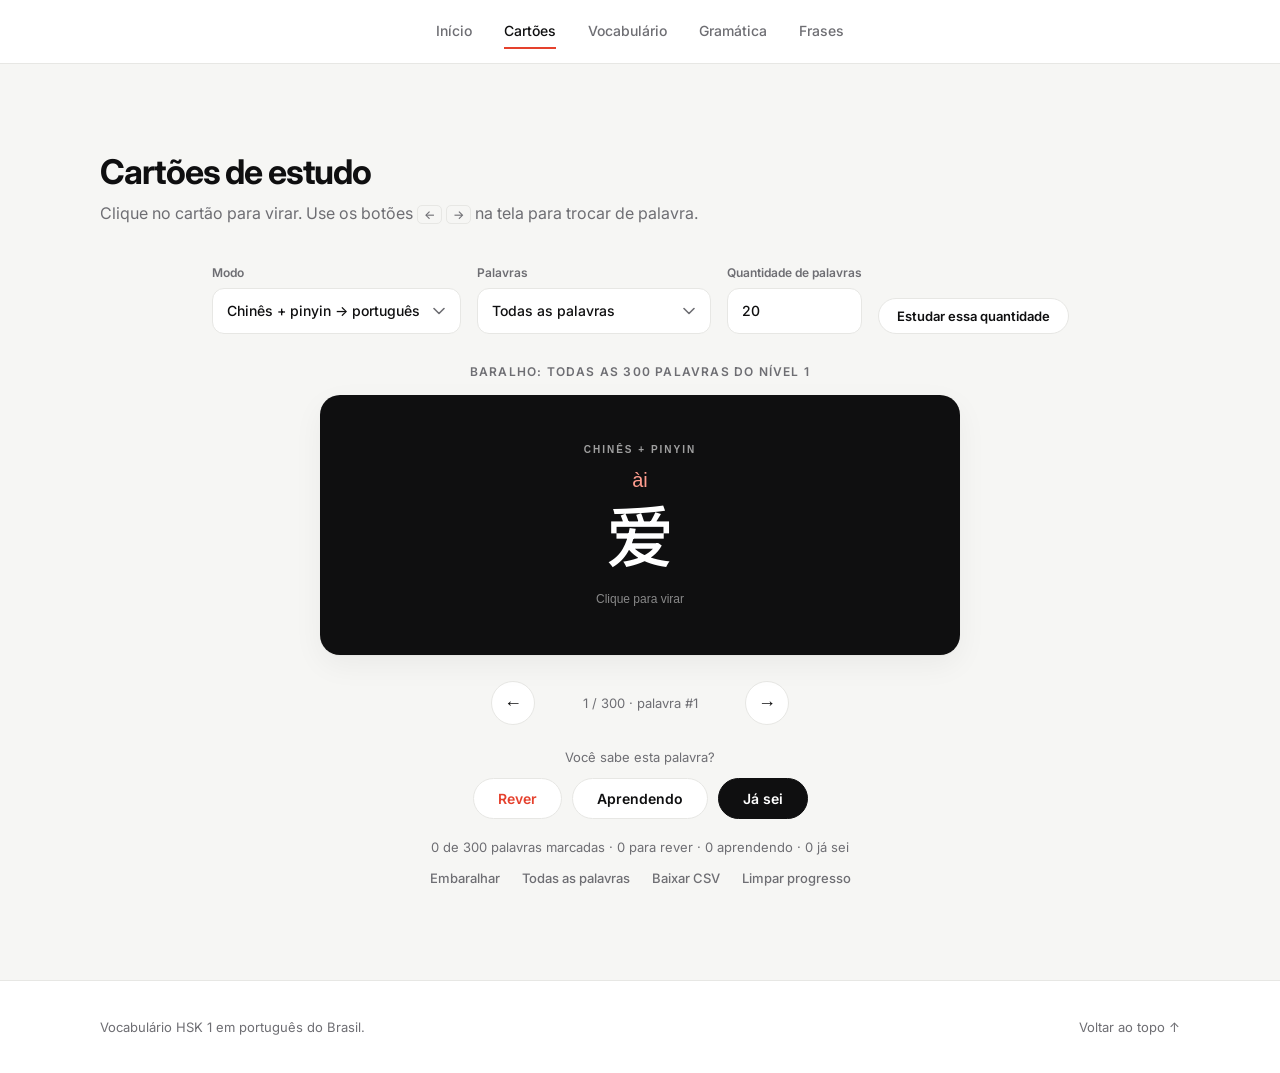
==== cartoes.html @ 193a4836 "Add files via upload" ====
<!doctype html>
<html lang="pt-BR">
  <head>
    <meta charset="UTF-8" />
    <meta name="viewport" content="width=device-width, initial-scale=1.0" />
    <meta name="description" content="Revise as 300 palavras com cartões que viram e três modos de estudo." />
    <title>Cartões de estudo | HSK 1</title>
    <link rel="preconnect" href="https://fonts.googleapis.com" />
    <link rel="preconnect" href="https://fonts.gstatic.com" crossorigin />
    <link href="https://fonts.googleapis.com/css2?family=Inter:wght@400;500;600;700&family=Noto+Sans+SC:wght@400;500;600&display=swap" rel="stylesheet" />
    <link rel="icon" href="favicon.svg" type="image/svg+xml" />
    <link rel="alternate icon" href="favicon.ico" sizes="any" />
    <link rel="apple-touch-icon" href="apple-touch-icon.png" />
    <link rel="stylesheet" href="styles.css" />
  </head>
  <body>
    <a class="skip-link" href="#conteudo">Pular para o conteúdo</a>
    <header class="topbar">
      <div class="topbar__inside shell">
        <nav class="nav" id="primary-nav" aria-label="Navegação principal">
          <a href="index.html">Início</a>
          <a href="cartoes.html" aria-current="page">Cartões</a>
          <a href="vocabulario.html">Vocabulário</a>
          <a href="gramatica.html">Gramática</a>
          <a href="frases.html">Frases</a>
        </nav>
      </div>
    </header>

    <main id="conteudo">
<section class="study-section" id="cartoes">
        <div class="shell">
          <div class="section-heading">
            <h1>Cartões de estudo</h1>
            <p>Clique no cartão para virar. Use os botões <kbd>←</kbd> <kbd>→</kbd> na tela para trocar de palavra.</p>
          </div>
          <div class="flash-settings" aria-label="Configurações dos cartões">
            <label>Modo
              <select id="card-mode"><option value="hanzi">Chinês → português</option><option value="hanzi-pinyin" selected>Chinês + pinyin → português</option><option value="meaning">Português → chinês</option></select>
            </label>
            <label>Palavras
              <select id="deck-filter"><option value="all">Todas as palavras</option><option value="again">Rever</option><option value="learning">Aprendendo</option><option value="review">Rever + Aprendendo</option><option value="unmarked">Ainda não marcadas</option><option value="know">Já sei</option></select>
            </label>
            <label>Quantidade de palavras<input id="study-count" type="number" min="1" max="300" step="1" value="20" inputmode="numeric" /></label>
            <button class="outline-button" id="study-words" type="button">Estudar essa quantidade</button>
          </div>
          <div class="deck-label" id="deck-label">Todas as 300 palavras</div>
          <p class="deck-note" id="deck-note" aria-live="polite"></p>
          <button class="flashcard" id="flashcard" type="button" aria-label="Virar cartão">
            <span class="card-side card-front"><small id="card-front-label">Chinês</small><span id="card-front-pinyin"></span><strong id="card-hanzi" lang="zh-Hans"></strong><i>Clique para virar</i></span>
            <span class="card-side card-back"><small id="card-back-label">Português</small><strong id="card-meaning"></strong><span id="card-pinyin"></span><i>Clique para voltar</i></span>
          </button>
          <div class="card-context" id="card-context"></div>
          <div class="card-controls">
            <button class="icon-button" id="prev-card" type="button" aria-label="Palavra anterior">←</button>
            <span id="card-count" aria-live="polite">1 / 300</span>
            <button class="icon-button" id="next-card" type="button" aria-label="Próxima palavra">→</button>
          </div>
          <div class="rating-area">
            <span>Você sabe esta palavra?</span>
            <div><button type="button" class="rate-again" data-rating="again">Rever</button><button type="button" class="rate-learning" data-rating="learning">Aprendendo</button><button type="button" class="rate-know" data-rating="know">Já sei</button></div>
          </div>
          <p class="progress-copy" id="progress-copy" aria-live="polite"></p>
          <div class="deck-actions">
            <button class="text-button" id="shuffle-deck" type="button">Embaralhar</button><button class="text-button" id="all-deck" type="button">Todas as palavras</button><button class="text-button" id="download-csv" type="button">Baixar CSV</button><button class="text-button danger" id="clear-progress" type="button">Limpar progresso</button>
          </div>
        </div>
      </section>
    </main>
    <footer><div class="shell footer-inner"><p>Vocabulário HSK 1 em português do Brasil.</p><a href="#conteudo">Voltar ao topo ↑</a></div></footer>
    <script src="data.js"></script>
    <script src="cartoes.js"></script>
  </body>
</html>
---- styles.css ----
/* Visual minimalista */
:root{--ink:#0f0f10;--muted:#6e6e73;--paper:#fff;--paper-deep:#f6f6f4;--white:#fff;--line:#e7e7e4;--red:#e5412d;--red-dark:#c8321f;--rose:#fdecea;--shadow:0 1px 2px rgba(0,0,0,.04),0 10px 30px rgba(0,0,0,.05);--serif:"Inter",system-ui,sans-serif;--sans:"Inter",system-ui,sans-serif;--chinese:"Noto Sans SC","PingFang SC",sans-serif}
*{box-sizing:border-box}html{scroll-behavior:smooth;scroll-padding-top:80px}
body{margin:0;background:var(--paper);color:var(--ink);font-family:var(--sans);line-height:1.6;-webkit-font-smoothing:antialiased}
h1,h2,h3,h4{font-family:var(--sans);line-height:1.15;letter-spacing:-.03em;font-weight:650}
.shell{width:min(1080px,calc(100% - 48px));margin:0 auto}
.sr-only{position:absolute;width:1px;height:1px;overflow:hidden;clip:rect(0 0 0 0);white-space:nowrap}
.skip-link{position:fixed;z-index:30;left:16px;top:-60px;background:var(--ink);color:#fff;padding:10px 16px;border-radius:8px}.skip-link:focus{top:16px}
:focus-visible{outline:2px solid var(--red);outline-offset:2px}
kbd{font:500 12px var(--sans);border:1px solid var(--line);border-radius:5px;padding:1px 6px;background:var(--paper-deep)}

/* Topo */
.topbar{height:64px;background:rgba(255,255,255,.86);backdrop-filter:saturate(180%) blur(14px);border-bottom:1px solid var(--line);position:sticky;top:0;z-index:20}
.topbar__inside{height:100%;display:flex;align-items:center;justify-content:center}
.nav{display:flex;justify-content:center;gap:32px}
.nav a{color:var(--muted);text-decoration:none;font-size:14px;font-weight:500;position:relative;transition:color .15s}
.nav a:hover,.nav a[aria-current="page"]{color:var(--ink)}
.nav a[aria-current="page"]:after{transform:scaleX(1)}
.nav a:after{content:"";position:absolute;height:2px;background:var(--red);left:0;right:0;bottom:-6px;transform:scaleX(0);transition:transform .2s}
.nav a:hover:after,.nav a:focus-visible:after{transform:scaleX(1)}

/* Início */
.eyebrow{margin:0 0 14px;letter-spacing:.18em;font-size:11px;font-weight:600;color:var(--red);text-transform:uppercase}
.hero{text-align:center;padding:104px 0 72px}
.hero__inner{max-width:760px}
h1{font-size:clamp(40px,7vw,68px);margin:0 0 18px;letter-spacing:-.045em;font-weight:700}
h1 em{font-style:normal;color:var(--red)}
.hero__intro{color:var(--muted);font-size:18px;max-width:560px;margin:0 auto}
.stats{margin:44px auto 0;display:flex;justify-content:center;gap:56px}
.stats div{display:flex;flex-direction:column;align-items:center}
.stats strong{font-size:34px;font-weight:650;letter-spacing:-.03em;line-height:1.1}
.stats span{font-size:13px;color:var(--muted)}


.home-menu{display:grid;grid-template-columns:repeat(2,1fr);gap:16px;padding-bottom:104px}
.home-card{position:relative;display:flex;flex-direction:column;min-height:190px;padding:28px;border:1px solid var(--line);border-radius:20px;background:#fff;color:var(--ink);text-decoration:none;overflow:hidden;transition:border-color .15s,transform .15s}
.home-card:hover{border-color:var(--ink);transform:translateY(-2px)}
.home-card__mark{position:absolute;right:20px;top:4px;font:500 92px/1 var(--chinese);color:var(--paper-deep);user-select:none;transition:color .2s}
.home-card:hover .home-card__mark,.home-card:focus-visible .home-card__mark{color:var(--red)}
.home-card h2{position:relative;font-size:24px;margin:auto 0 6px;padding-right:96px}
.home-card p{position:relative;margin:0 0 16px;padding-right:96px;color:var(--muted);font-size:15px}
.home-card__go{position:relative;font-size:13px;font-weight:600;color:var(--red)}

/* Seções */
.study-section,.grammar-section{padding:88px 0}
.study-section{background:var(--paper-deep)}
.vocab-section,.sentence-section{padding-top:88px;padding-bottom:88px}
.section-heading{margin-bottom:36px;max-width:640px}
.section-heading h1,.section-heading h2{font-size:34px;margin:0 0 10px;letter-spacing:-.035em}
.section-heading p{margin:0;color:var(--muted)}
.section-heading p.eyebrow{color:var(--red);margin-bottom:12px}

/* Botões e campos */
.outline-button,.show-more,.examples-button{font:600 13px var(--sans);color:var(--ink);background:#fff;border:1px solid var(--line);border-radius:100px;padding:9px 18px;cursor:pointer;transition:.15s}
.outline-button:hover,.show-more:hover,.examples-button:hover{border-color:var(--ink)}
.examples-button{padding:7px 14px;font-size:12px}
.examples-button[aria-expanded="true"]{background:var(--ink);color:#fff;border-color:var(--ink)}
.text-button{background:none;border:0;font:500 13px var(--sans);color:var(--muted);cursor:pointer;padding:6px 10px}.text-button:hover{color:var(--ink)}.text-button.danger:hover{color:var(--red)}
.icon-button{width:44px;height:44px;border-radius:50%;border:1px solid var(--line);background:#fff;font-size:18px;color:var(--ink);cursor:pointer;transition:.15s}.icon-button:hover{border-color:var(--ink)}
select,input[type="search"],input[type="number"],input[type="text"]{font:500 14px var(--sans);color:var(--ink);background-color:#fff;border:1px solid var(--line);border-radius:12px;padding:0 14px;height:46px;transition:border-color .15s,box-shadow .15s}
select{-webkit-appearance:none;appearance:none;padding-right:40px;cursor:pointer;background-image:url("data:image/svg+xml,%3Csvg xmlns='http://www.w3.org/2000/svg' viewBox='0 0 12 8'%3E%3Cpath d='M1 1.5l5 5 5-5' fill='none' stroke='%236e6e73' stroke-width='1.6' stroke-linecap='round' stroke-linejoin='round'/%3E%3C/svg%3E");background-repeat:no-repeat;background-position:right 15px center;background-size:12px}
select:hover,input[type="search"]:hover,input[type="number"]:hover,input[type="text"]:hover{border-color:#cfcfcb}
select:focus,input[type="search"]:focus,input[type="number"]:focus,input[type="text"]:focus{outline:none;border-color:var(--ink);box-shadow:0 0 0 3px rgba(15,15,16,.08)}

/* Cartões de estudo */
.flash-settings{display:flex;flex-wrap:wrap;align-items:flex-end;justify-content:center;gap:16px;margin-bottom:28px}
.flash-settings label{display:flex;flex-direction:column;gap:6px;font-size:12px;font-weight:600;color:var(--muted)}
.deck-label{text-align:center;font-size:12px;font-weight:600;letter-spacing:.1em;text-transform:uppercase;color:var(--muted);margin-bottom:14px}
.flashcard{position:relative;width:min(640px,100%);height:260px;margin:0 auto;border:0;background:transparent;display:block;perspective:1200px;cursor:pointer;padding:0}
.card-side{position:absolute;inset:0;border-radius:20px;padding:28px;backface-visibility:hidden;transition:transform .45s;display:flex;flex-direction:column;align-items:center;justify-content:center;box-shadow:var(--shadow)}
.card-front{background:var(--ink);color:#fff}
.card-back{background:#fff;color:var(--ink);transform:rotateY(180deg);border:1px solid var(--line)}
.flashcard.is-flipped .card-front{transform:rotateY(180deg)}
.flashcard.is-flipped .card-back{transform:rotateY(360deg)}
.card-side small{font-size:10px;letter-spacing:.2em;font-weight:600;text-transform:uppercase;opacity:.6;margin-bottom:14px}
.card-side strong{font-family:var(--chinese);font-size:68px;font-weight:500;line-height:1.1}
.card-back strong{font-family:var(--sans);font-size:30px;font-weight:650;letter-spacing:-.02em;text-align:center}
.card-side span{font-size:20px;color:var(--red);margin-top:8px;font-weight:500}
.card-side i{font-style:normal;font-size:12px;opacity:.5;margin-top:22px}
.card-front span{color:#ff9d8f;margin:0 0 4px}.card-side span:empty{display:none}
.card-context{max-width:640px;margin:16px auto 0;text-align:left}
.card-context .outline-button{display:block;margin:0 auto}
.card-example-title{color:var(--muted);font-size:11px;font-weight:600;letter-spacing:.14em;text-transform:uppercase;margin:18px 0 4px}
.card-example{border-top:1px solid var(--line);padding:12px 0}
.card-example strong{font:500 18px var(--chinese);display:block}
.card-example span{color:var(--ink);font-size:14px;font-weight:500;display:block}
.card-example small{color:var(--muted);font-size:14px;display:block}
.deck-note{text-align:center;font-size:13px;font-weight:500;color:var(--red);margin:-6px 0 14px}.deck-note:empty{display:none}
.card-controls{display:flex;align-items:center;justify-content:center;gap:20px;margin:26px 0 22px}
.card-controls span{font-size:13px;color:var(--muted);min-width:170px;text-align:center}
.rating-area{text-align:center}
.rating-area>span{display:block;font-size:13px;color:var(--muted);margin-bottom:10px}
.rating-area div{display:flex;justify-content:center;gap:10px;flex-wrap:wrap}
.rating-area button{font:600 14px var(--sans);padding:11px 24px;border-radius:100px;border:1px solid var(--line);background:#fff;color:var(--ink);cursor:pointer;transition:.15s}
.rating-area button:hover{border-color:var(--ink)}
.rate-again{color:var(--red)!important}.rate-know{background:var(--ink)!important;color:#fff!important;border-color:var(--ink)!important}
.progress-copy{text-align:center;font-size:13px;color:var(--muted);margin:18px 0 6px}
.deck-actions{display:flex;flex-wrap:wrap;justify-content:center;gap:2px}

/* Lista de palavras */
.filters{display:grid;grid-template-columns:minmax(0,2fr) minmax(0,1fr) minmax(0,1fr) auto;gap:16px;align-items:end;margin-bottom:22px;padding:18px;background:var(--paper-deep);border-radius:18px}
.filters label{display:flex;flex-direction:column;gap:8px}
.filters label:not(.tone-toggle)>span{font-size:11px;font-weight:600;letter-spacing:.12em;text-transform:uppercase;color:var(--muted)}
.filters input[type="search"],.filters select{width:100%}
.search-label input{padding-left:44px;background-image:url("data:image/svg+xml,%3Csvg xmlns='http://www.w3.org/2000/svg' viewBox='0 0 24 24' fill='none' stroke='%236e6e73' stroke-width='2' stroke-linecap='round'%3E%3Ccircle cx='11' cy='11' r='7'/%3E%3Cpath d='M20 20l-3.5-3.5'/%3E%3C/svg%3E");background-repeat:no-repeat;background-position:15px center;background-size:18px}
.filters .tone-toggle{flex-direction:row;align-items:center;gap:12px;height:46px;padding:0 16px;background:#fff;border:1px solid var(--line);border-radius:12px;cursor:pointer;white-space:nowrap;font-size:14px;font-weight:500;color:var(--ink);user-select:none;transition:border-color .15s}
.filters .tone-toggle:hover{border-color:#cfcfcb}
.tone-toggle input{-webkit-appearance:none;appearance:none;margin:0;flex:none;width:38px;height:22px;border-radius:100px;background:#d4d4d1;position:relative;cursor:pointer;transition:background .2s}
.tone-toggle input:before{content:"";position:absolute;top:3px;left:3px;width:16px;height:16px;border-radius:50%;background:#fff;box-shadow:0 1px 2px rgba(0,0,0,.25);transition:transform .2s}
.tone-toggle input:checked{background:var(--ink)}
.tone-toggle input:checked:before{transform:translateX(16px)}
.tone-toggle input:focus-visible{outline:2px solid var(--red);outline-offset:2px}
.tone-dots{display:flex;gap:4px;margin-left:2px}
.tone-dots i{display:block;width:8px;height:8px;border-radius:50%;transition:background .2s}
.tone-dots i:nth-child(1){background:#e03131}.tone-dots i:nth-child(2){background:#f08c00}.tone-dots i:nth-child(3){background:#2f9e44}.tone-dots i:nth-child(4){background:#1c7ed6}
.tone-toggle input:not(:checked)~.tone-dots i{background:#c9c9c6}
.table-wrap{border:1px solid var(--line);border-radius:16px;overflow:auto;max-height:720px;background:#fff}
table{width:100%;border-collapse:collapse;min-width:760px}
th{position:sticky;top:0;z-index:2;background:#fff;text-align:left;font-size:11px;font-weight:600;letter-spacing:.12em;text-transform:uppercase;color:var(--muted);padding:14px 16px;border-bottom:1px solid var(--line)}
td{padding:12px 16px;border-bottom:1px solid var(--line);font-size:15px;vertical-align:middle}
tbody tr:hover td{background:#fafaf9}
.hanzi-cell{font:500 24px var(--chinese)}
.pinyin{font-size:17px;font-weight:500}
.example-row[hidden]{display:none}
.example-row td,.example-row:hover td{background:var(--paper-deep)}
.example-box{padding:6px 12px 8px}
.example-item{padding:14px 0;border-top:1px solid var(--line)}.example-item:first-child{border-top:0}
.example-item p{margin:3px 0}
.hanzi-example{font:500 21px var(--chinese)}.pinyin-example{font-size:15px;font-weight:500}.pt-example{font-size:14px;color:var(--muted)}
.table-count{font-size:13px;color:var(--muted);margin:12px 2px 0}
.py-t0{color:#48484d}.py-t1{color:#e03131}.py-t2{color:#f08c00}.py-t3{color:#2f9e44}.py-t4{color:#1c7ed6}
.no-tone-colors .py-t0,.no-tone-colors .py-t1,.no-tone-colors .py-t2,.no-tone-colors .py-t3,.no-tone-colors .py-t4{color:inherit}
.example-item p,.card-example strong,.card-example span,.card-example small,.sentence-card b,.sentence-card span,.sentence-card small,.gv-example p{white-space:pre-line}

.tone-1{color:#e03131}.tone-2{color:#f08c00}.tone-3{color:#2f9e44}.tone-4{color:#1c7ed6}.tone-neutral{color:#8a8a8f}

/* Gramática */
.gv-category{margin:0 0 4px;color:var(--red);font-size:11px;font-weight:600;letter-spacing:.18em;text-transform:uppercase}
.gv-tools{display:flex;justify-content:flex-end;gap:4px;margin-bottom:6px}
.gv-list{border-top:1px solid var(--line)}
.gv-item{border-bottom:1px solid var(--line)}
.gv-item summary{list-style:none;cursor:pointer;display:flex;flex-direction:column;gap:2px;position:relative;padding:22px 56px 22px 4px;transition:background .15s}
.gv-item summary::-webkit-details-marker{display:none}
.gv-item summary:hover .gv-item-title{color:var(--red)}
.gv-item summary:after{content:"+";position:absolute;right:10px;top:50%;transform:translateY(-50%);font:300 28px/1 var(--sans);color:var(--muted)}
.gv-item[open] summary:after{content:"\2212"}
.gv-item-title{font-size:19px;font-weight:600;letter-spacing:-.02em;line-height:1.35}
.gv-body{padding:8px 4px 36px}
.gv-pattern{display:flex;flex-direction:column;gap:6px;padding:18px 22px;background:var(--paper-deep);border-radius:12px;margin-bottom:24px}
.gv-pattern span{font-size:11px;font-weight:600;letter-spacing:.16em;text-transform:uppercase;color:var(--muted)}
.gv-pattern strong{font-size:22px;font-weight:600;line-height:1.4}
.gv-pattern.is-multi{gap:0}
.gv-pattern.is-multi span{margin-bottom:6px}
.gv-pattern.is-multi strong{position:relative;padding:14px 0 14px 22px}
.gv-pattern.is-multi strong:before{content:"";position:absolute;left:2px;top:50%;width:7px;height:7px;margin-top:-3px;border-radius:50%;background:var(--red)}
.gv-pattern.is-multi strong+strong{border-top:1px solid var(--line)}
.gv-pattern.is-multi strong.has-label{display:flex;align-items:baseline;gap:18px;padding-left:2px}
.gv-pattern.is-multi strong.has-label:before{display:none}
.gv-pattern strong small{flex:0 0 128px;font-size:11px;font-weight:600;letter-spacing:.14em;text-transform:uppercase;color:var(--red)}
.gv-explanation{margin:0 0 18px;font-size:17px;line-height:1.7;color:#3c3c40}
.gv-tip{margin:0 0 32px;padding:0 0 0 16px;border-left:2px solid var(--red);font-size:15px;color:#3c3c40}
.gv-tip b{display:block;font-size:11px;letter-spacing:.16em;text-transform:uppercase;color:var(--red);margin-bottom:2px}
.gv-examples-title{margin:0 0 4px;padding-top:24px;border-top:1px solid var(--line);font-size:11px;letter-spacing:.18em;text-transform:uppercase;color:var(--muted);font-weight:600}
.gv-examples{display:grid;grid-template-columns:repeat(2,1fr);column-gap:48px}
.gv-example{padding:16px 0;border-bottom:1px solid var(--line)}.gv-example p{margin:0}
.gv-hanzi{font:500 24px/1.4 var(--chinese)}.gv-pinyin{margin-top:4px;font-size:16px;font-weight:500}.gv-translation{margin-top:2px;font-size:15px;color:var(--muted)}.gv-note{margin-top:6px;font-size:13px;font-style:italic;color:var(--muted)}

/* Frases */
.topic-tabs{display:flex;flex-wrap:wrap;gap:8px;margin-bottom:28px}
.topic-tabs button{font:500 13px var(--sans);padding:8px 16px;border:1px solid var(--line);border-radius:100px;background:#fff;color:var(--ink);cursor:pointer;transition:.15s}
.topic-tabs button:hover{border-color:var(--ink)}.topic-tabs button.is-active{background:var(--ink);color:#fff;border-color:var(--ink)}
.sentences-grid{display:grid;grid-template-columns:repeat(auto-fill,minmax(300px,1fr));gap:14px}
.sentence-card{border:1px solid var(--line);border-radius:14px;padding:20px 22px;background:#fff}
.sentence-word{display:inline-block;margin:0 0 10px;font:600 11px var(--chinese);letter-spacing:.06em;color:var(--red);background:var(--rose);padding:3px 9px;border-radius:100px}
.sentence-card>b{display:block;font:500 20px/1.45 var(--chinese)}
.sentence-card span{display:block;font-size:14px;font-weight:500;margin-top:4px}
.sentence-card small{display:block;font-size:14px;color:var(--muted);margin-top:2px}
.show-more{grid-column:1/-1;justify-self:center;margin-top:10px;padding:11px 24px}

/* Rodapé */
footer{border-top:1px solid var(--line);padding:36px 0}
.footer-inner{display:flex;align-items:center;justify-content:space-between;gap:24px;flex-wrap:wrap}
.footer-inner p{margin:0;font-size:13px;color:var(--muted)}
.footer-inner>a:last-child{font-size:13px;color:var(--muted);text-decoration:none}.footer-inner>a:last-child:hover{color:var(--ink)}

@media(max-width:800px){
.shell{width:calc(100% - 32px)}
.topbar{height:auto;min-height:64px;padding:10px 0}.nav{gap:6px 18px;flex-wrap:wrap}.nav a{font-size:13px}
.hero{padding:64px 0 48px}.hero__intro{font-size:16px}.stats{gap:36px}
.study-section,.grammar-section{padding:56px 0}.vocab-section,.sentence-section{padding-top:56px;padding-bottom:56px}
.section-heading h2{font-size:28px}
.filters{grid-template-columns:1fr 1fr;padding:14px;gap:12px}.filters .search-label,.filters .tone-toggle{grid-column:1/-1}.filters .tone-toggle{justify-content:flex-start}
.gv-item summary{padding:18px 44px 18px 2px}.gv-item-title{font-size:17px}.gv-pattern strong{font-size:19px}.gv-examples{grid-template-columns:1fr}.gv-pattern.is-multi strong.has-label{flex-direction:column;gap:3px}.gv-pattern strong small{flex:none}
.flashcard{height:230px}.card-side strong{font-size:54px}
.footer-inner{flex-direction:column;align-items:center;text-align:center}
.home-menu{grid-template-columns:1fr;padding-bottom:64px}.home-card{min-height:150px}.home-card__mark{font-size:72px;right:16px}.home-card h2,.home-card p{padding-right:72px}}
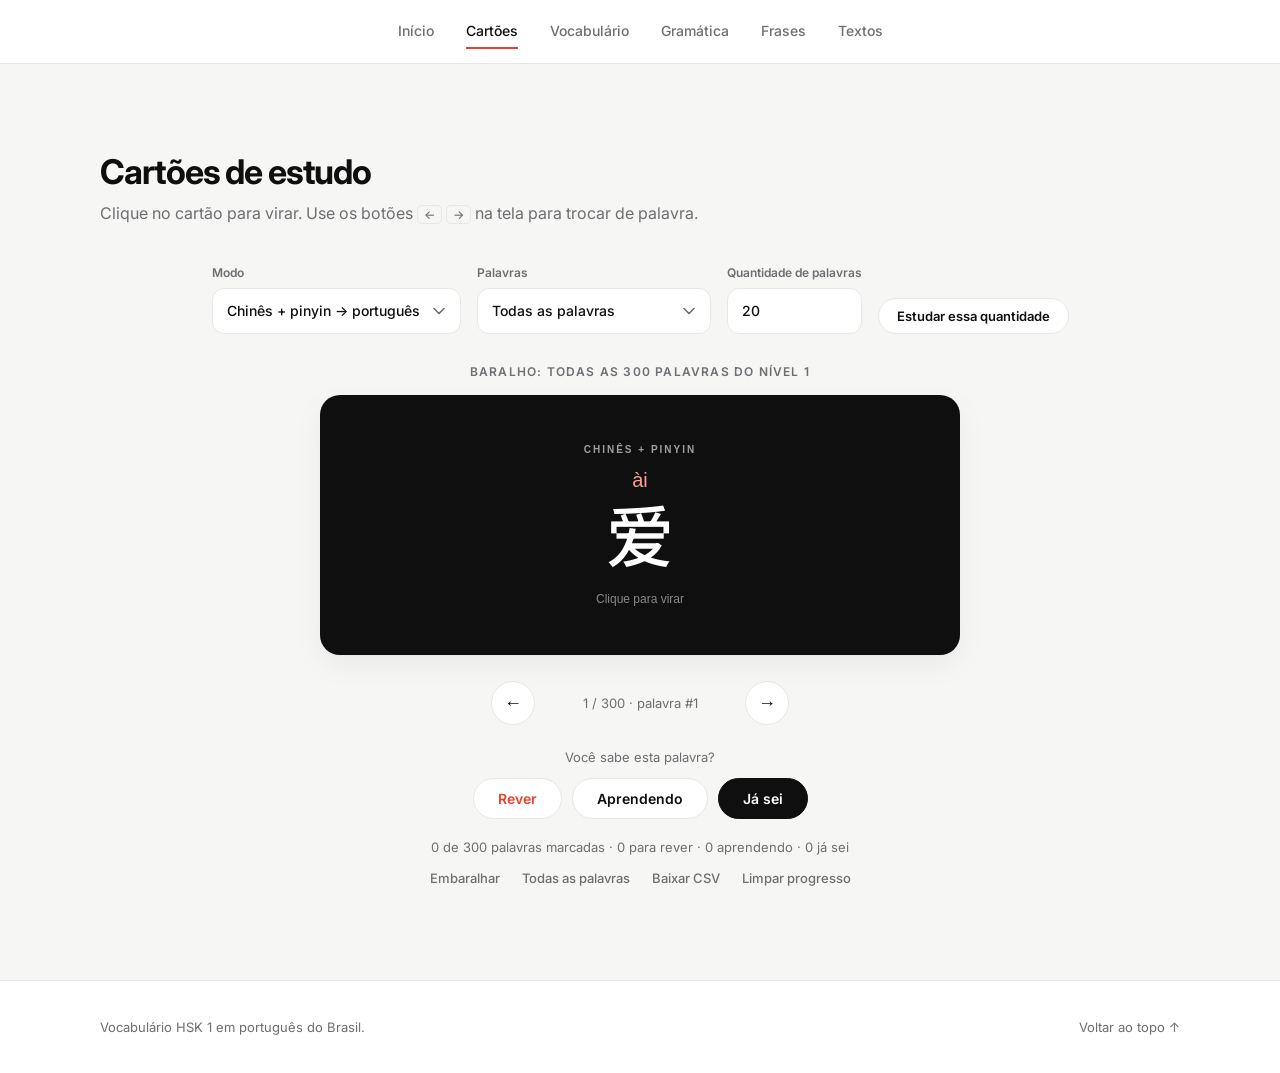
==== commit 3f59c223: "rework" ====
--- a/cartoes.html
+++ b/cartoes.html
@@ -23,6 +23,7 @@
           <a href="vocabulario.html">Vocabulário</a>
           <a href="gramatica.html">Gramática</a>
           <a href="frases.html">Frases</a>
+          <a href="textos.html">Textos</a>
         </nav>
       </div>
     </header>
--- a/styles.css
+++ b/styles.css
@@ -74,7 +74,7 @@
 .flashcard.is-flipped .card-back{transform:rotateY(360deg)}
 .card-side small{font-size:10px;letter-spacing:.2em;font-weight:600;text-transform:uppercase;opacity:.6;margin-bottom:14px}
 .card-side strong{font-family:var(--chinese);font-size:68px;font-weight:500;line-height:1.1}
-.card-back strong{font-family:var(--sans);font-size:30px;font-weight:650;letter-spacing:-.02em;text-align:center}
+.card-side strong{max-width:100%;text-align:center;overflow-wrap:anywhere;hyphens:auto}.card-back strong{font-family:var(--sans);font-size:30px;font-weight:650;letter-spacing:-.02em;text-align:center;line-height:1.2}
 .card-side span{font-size:20px;color:var(--red);margin-top:8px;font-weight:500}
 .card-side i{font-style:normal;font-size:12px;opacity:.5;margin-top:22px}
 .card-front span{color:#ff9d8f;margin:0 0 4px}.card-side span:empty{display:none}
@@ -191,6 +191,129 @@
 .section-heading h2{font-size:28px}
 .filters{grid-template-columns:1fr 1fr;padding:14px;gap:12px}.filters .search-label,.filters .tone-toggle{grid-column:1/-1}.filters .tone-toggle{justify-content:flex-start}
 .gv-item summary{padding:18px 44px 18px 2px}.gv-item-title{font-size:17px}.gv-pattern strong{font-size:19px}.gv-examples{grid-template-columns:1fr}.gv-pattern.is-multi strong.has-label{flex-direction:column;gap:3px}.gv-pattern strong small{flex:none}
-.flashcard{height:230px}.card-side strong{font-size:54px}
+.flashcard{height:250px}.card-side{padding:22px 18px}.card-front strong{font-size:54px}.card-back strong{font-size:26px}
 .footer-inner{flex-direction:column;align-items:center;text-align:center}
 .home-menu{grid-template-columns:1fr;padding-bottom:64px}.home-card{min-height:150px}.home-card__mark{font-size:72px;right:16px}.home-card h2,.home-card p{padding-right:72px}}
+
+/* Evita zoom por toque duplo ao tocar rápido nos botões (o zoom com pinça continua funcionando) */
+html,body,button,a,select,input,label{touch-action:manipulation;-webkit-tap-highlight-color:transparent}
+.flashcard,.card-controls,.rating-area,.deck-actions{-webkit-user-select:none;user-select:none}
+
+/* Lista de palavras no celular: cada linha vira um cartão, sem scroll lateral */
+@media(max-width:800px){
+.table-wrap{max-height:none;overflow:hidden}
+table{min-width:0;display:block}
+thead{display:none}
+tbody{display:block}
+tbody tr:not(.example-row){display:grid;grid-template-columns:auto minmax(0,1fr) auto;grid-template-areas:"hanzi pinyin id" "meaning meaning meaning" "pos pos btn";column-gap:12px;row-gap:0;align-items:center;padding:16px 18px;border-bottom:1px solid var(--line)}
+tbody tr:not(.example-row) td{display:block;padding:0;border:0;background:transparent}
+tbody tr:hover td{background:transparent}
+tbody tr:not(.example-row) td:nth-child(1){grid-area:id;justify-self:end;align-self:baseline;font-size:12px;color:#a09a95;font-variant-numeric:tabular-nums}
+tbody tr:not(.example-row) td:nth-child(1):before{content:"#"}
+tbody tr:not(.example-row) td:nth-child(2){grid-area:hanzi;align-self:baseline;font-size:28px;line-height:1.2}
+tbody tr:not(.example-row) td:nth-child(3){grid-area:pinyin;align-self:baseline;min-width:0;overflow-wrap:anywhere}
+tbody tr:not(.example-row) td:nth-child(4){grid-area:meaning;margin:8px 0 14px;font-size:15px;line-height:1.45;color:#4a4540;overflow-wrap:anywhere}
+tbody tr:not(.example-row) td:nth-child(5){grid-area:pos;justify-self:start;padding:4px 10px;border-radius:100px;background:var(--paper-deep);font-size:10px;font-weight:600;letter-spacing:.08em;text-transform:uppercase;color:var(--muted)}
+tbody tr:not(.example-row) td:nth-child(6){grid-area:btn;justify-self:end}
+.example-row{display:block}
+.example-row td{display:block;padding:0;border-bottom:1px solid var(--line)}
+.example-box{padding:4px 18px 8px}
+.example-item p{overflow-wrap:anywhere}
+}
+
+/* Impede que palavras com 3+ caracteres quebrem em duas linhas */
+.hanzi-cell{white-space:nowrap}
+
+
+/* Página inicial: com número ímpar de cartões, o último ocupa a linha toda */
+.home-menu .home-card:last-child:nth-child(odd){grid-column:1/-1}
+
+/* Textos do livro */
+.texts-section{padding-top:88px;padding-bottom:88px}
+.texts-controls{position:sticky;top:64px;z-index:6;display:flex;align-items:center;gap:16px;padding:12px 0;background:rgba(255,255,255,.92);-webkit-backdrop-filter:saturate(180%) blur(14px);backdrop-filter:saturate(180%) blur(14px);border-bottom:1px solid var(--line)}
+.text-toggles{display:flex;flex:none;gap:8px}
+.text-toggles .tone-toggle{display:flex;flex-direction:row;align-items:center;gap:10px;height:38px;padding:0 14px 0 10px;background:#fff;border:1px solid var(--line);border-radius:100px;cursor:pointer;white-space:nowrap;font-size:13px;font-weight:500;color:var(--ink);user-select:none;transition:border-color .15s}
+.text-toggles .tone-toggle:hover{border-color:#cfcfcb}
+.texts-list{padding-top:24px}
+.lesson-grid{display:flex;flex-wrap:nowrap;gap:8px;flex:1;min-width:0;overflow-x:auto;padding:2px 0;scrollbar-width:none;-webkit-overflow-scrolling:touch}
+.lesson-grid::-webkit-scrollbar{display:none}
+.lesson-tile{flex:none;font:500 13px var(--sans);padding:8px 16px;border:1px solid var(--line);border-radius:100px;background:#fff;color:var(--ink);cursor:pointer;white-space:nowrap;transition:.15s}
+.lesson-tile:hover{border-color:var(--ink)}
+.lesson-tile[aria-pressed="true"]{background:var(--ink);color:#fff;border-color:var(--ink)}
+.lesson-view{scroll-margin-top:130px}
+.lesson-view:not(:empty){padding-top:32px}
+.lesson-head{display:flex;align-items:baseline;gap:14px;margin-bottom:20px}
+.lesson-head h2{font-size:28px;margin:0;letter-spacing:-.035em}
+.lesson-pager{display:flex;justify-content:space-between;gap:10px;margin-top:8px}
+.lesson-pager button{font:500 13px var(--sans);color:var(--ink);padding:10px 16px;border:1px solid var(--line);border-radius:100px;background:#fff;cursor:pointer;transition:border-color .15s}
+.lesson-pager button:hover{border-color:var(--red);color:var(--red)}
+.text-card{margin-bottom:20px;padding:32px 36px 34px;background:#fff;border:1px solid var(--line);border-radius:20px}
+.text-head{display:flex;align-items:center;justify-content:space-between;gap:12px}
+.audio-btn{display:inline-flex;align-items:center;gap:8px;padding:8px 16px 8px 12px;font:600 13px var(--sans);color:var(--ink);border:1px solid var(--line);border-radius:100px;cursor:pointer;white-space:nowrap;background:linear-gradient(90deg,var(--rose) var(--p,0%),#fff var(--p,0%));transition:border-color .15s,color .15s}
+.audio-btn svg{width:16px;height:16px;color:var(--red);flex:none}
+.audio-btn .ic-pause{display:none}
+.audio-btn.is-playing .ic-play{display:none}
+.audio-btn.is-playing .ic-pause{display:block}
+.audio-btn:hover{border-color:var(--red)}
+.audio-btn.is-playing{border-color:var(--red);color:var(--red-dark)}
+.audio-btn:disabled{opacity:.5;cursor:default;border-color:var(--line)}
+.audio-btn:disabled svg{color:var(--muted)}
+.text-label{font-size:11px;font-weight:600;letter-spacing:.18em;text-transform:uppercase;color:var(--red)}
+.text-scene{margin:14px 0 24px;padding:16px 20px;background:var(--paper-deep);border-radius:14px}
+.scene-zh{margin:0 0 4px;font:400 17px/1.7 var(--chinese)}
+.scene-pt{margin:0;font-size:14px;color:var(--muted)}
+/* Diálogos: nome do falante em vermelho, pequeno; fala grande em preto; tradução em cinza */
+.text-dialogue{--zh:28px;--py:12px}
+.dlg-line{display:grid;grid-template-columns:128px minmax(0,1fr);column-gap:24px;align-items:baseline;padding:18px 0;border-top:1px solid var(--line)}
+.dlg-line:first-child{padding-top:0;border-top:0}
+.dlg-speaker{--zh:24px;--py:11px;min-width:0;font-family:var(--chinese);font-size:var(--zh);font-weight:400;line-height:1.45;color:var(--red);white-space:nowrap}
+.dlg-speaker b{font:inherit}
+.dlg-speaker ruby.rb{margin:0 3px 0 0}
+.dlg-speaker small{display:block;margin-bottom:2px;font:500 11px/1.2 var(--sans);color:var(--muted)}
+.dlg-body{min-width:0}
+.dlg-zh{margin:0;font-family:var(--chinese);font-size:var(--zh);font-weight:400;line-height:1.45}
+.dlg-pinyin{display:block;margin-bottom:2px;font-size:13px;font-weight:500;line-height:1.4;color:var(--muted)}
+.dlg-pt{margin:2px 0 0;font-size:15px;line-height:1.5;color:var(--muted)}
+.dlg-pinyin,.dlg-zh,.dlg-pt,.scene-zh,.scene-pt{white-space:pre-line}
+ruby.rb{display:inline-block;position:relative;margin:0 1px;padding-top:calc(var(--py,12px) + 5px);white-space:nowrap;line-height:1.45;vertical-align:baseline}
+ruby.rb>rt{display:flex;align-items:flex-end;justify-content:center;position:absolute;top:0;left:0;right:0;height:calc(var(--py,12px) + 5px);padding-bottom:3px;box-sizing:border-box;font-family:var(--sans);font-weight:500;font-size:max(9px,min(var(--py,12px),calc(var(--zh,28px)*var(--n,1)*.88/var(--k,3))));line-height:1;letter-spacing:0;color:var(--muted);white-space:nowrap}
+.rbw{white-space:nowrap}
+
+/* Palavras novas */
+.text-words{margin-top:26px;padding-top:22px;border-top:1px solid var(--line)}
+.words-head{display:flex;align-items:baseline;gap:14px;margin-bottom:14px}
+.text-words h4{margin:0;font-size:11px;font-weight:600;letter-spacing:.18em;text-transform:uppercase;color:var(--muted)}
+.words-head .text-button{margin-left:auto;padding:2px 0}
+.words-head .text-button:hover{color:var(--red)}
+.text-words ul{display:grid;grid-template-columns:repeat(auto-fill,minmax(140px,1fr));gap:8px;align-items:start;margin:0;padding:0;list-style:none}
+.text-words li{display:block;min-width:0;--zh:24px;--py:11px}
+.word-chip{display:flex;flex-direction:column;align-items:center;width:100%;padding:8px 12px 12px;text-align:center;font:inherit;color:inherit;background:#fff;border:1px solid var(--line);border-radius:12px;cursor:pointer;transition:border-color .15s}
+.word-chip:hover{border-color:var(--ink)}
+.word-chip[aria-expanded="true"]{border-color:var(--red)}
+.word-chip.is-static{cursor:default}
+.word-chip.is-static:hover{border-color:var(--line)}
+.text-words li b{display:block;font-family:var(--chinese);font-size:var(--zh);font-weight:400;line-height:1.45}
+.text-words li small{font-size:12px;line-height:1.3;color:var(--muted)}
+.word-def{display:block;width:100%;margin-top:8px;padding-top:8px;border-top:1px solid var(--line);text-align:left;font-size:13px;line-height:1.4;color:var(--ink)}
+.word-def[hidden]{display:none}
+.word-meaning{display:block}
+.word-meta{display:block;margin-top:5px;font-size:10px;font-weight:600;letter-spacing:.1em;text-transform:uppercase;color:var(--muted)}
+.word-meta i{font-style:normal}
+.word-meta .word-tag{color:var(--red)}
+.word-meta i+.word-tag:before{content:"· ";color:var(--muted)}
+
+/* Mostrar/ocultar: o espaço é mantido */
+.hide-pinyin ruby.rb>rt,.hide-pinyin .dlg-pinyin,.hide-pinyin .dlg-speaker small{visibility:hidden}
+/* Palavras novas: o pinyin fica sempre visível */
+.hide-pinyin .text-words ruby.rb>rt{visibility:visible}
+.hide-translation .dlg-pt{visibility:hidden}
+.texts-note{max-width:880px;margin:28px 0 0;font-size:13px;color:var(--muted)}
+@media(max-width:800px){
+.texts-section{padding-top:56px;padding-bottom:56px}
+.texts-controls{position:static;flex-direction:column;align-items:stretch;gap:12px}
+.lesson-view{scroll-margin-top:16px}.lesson-head h2{font-size:24px}.lesson-pager button{padding:9px 12px;font-size:12px}
+.text-card{padding:22px 18px 24px}
+.text-dialogue{--zh:25px}
+.dlg-line{grid-template-columns:1fr;row-gap:4px;align-items:start;padding:16px 0}
+.dlg-speaker{--zh:22px;--py:11px}
+.text-words ul{grid-template-columns:repeat(auto-fill,minmax(128px,1fr))}}
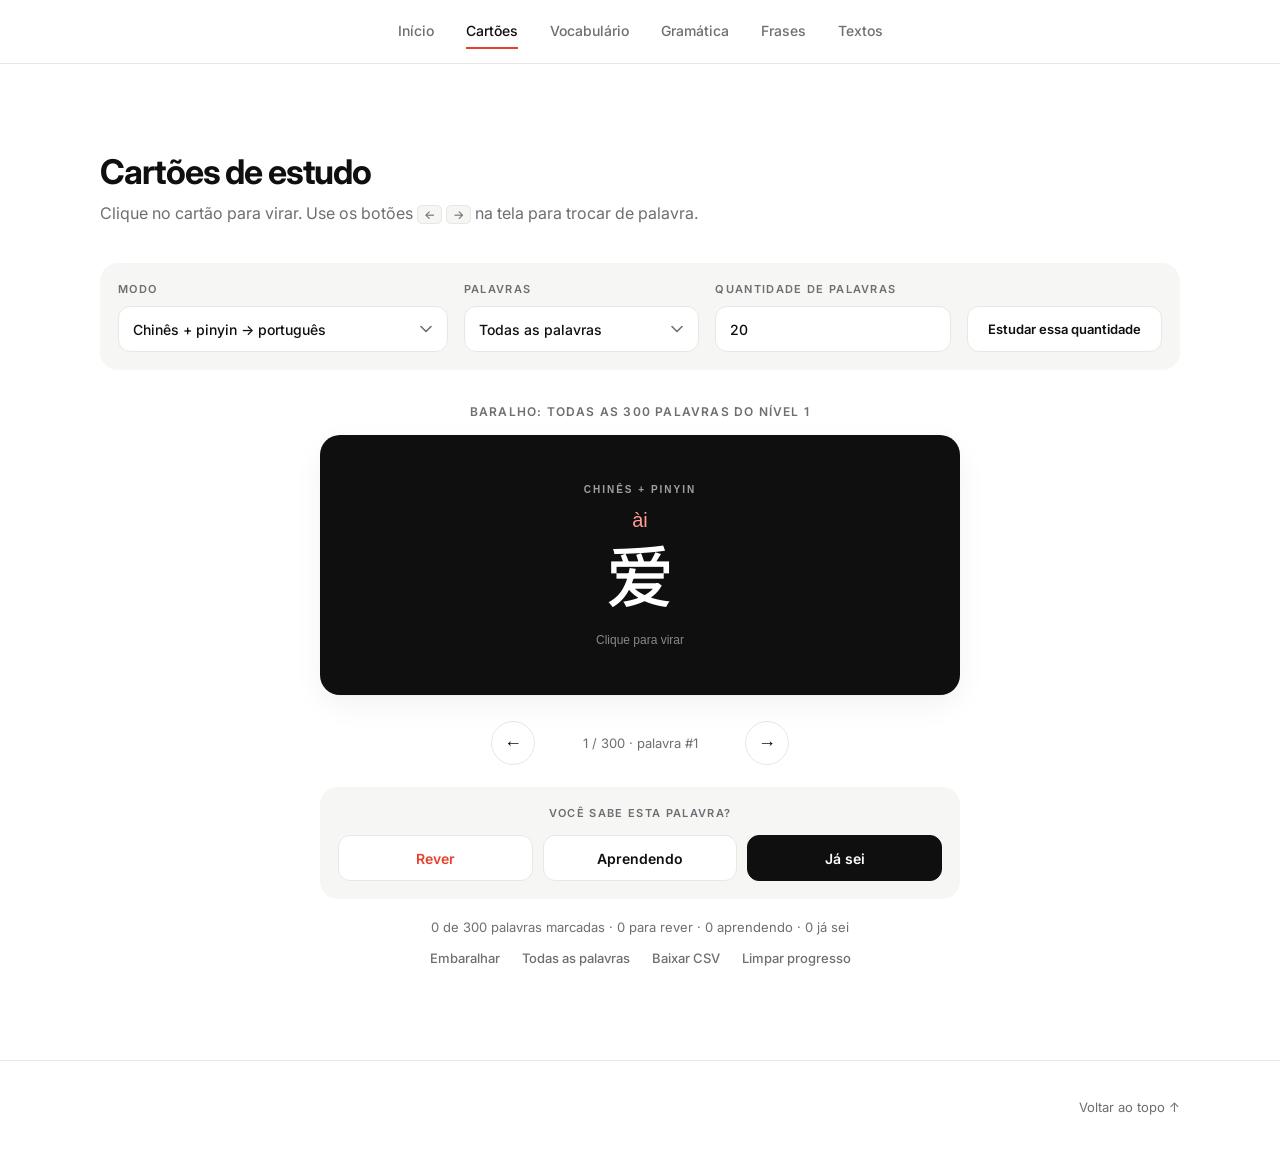
==== commit a1d52d63: "update" ====
--- a/cartoes.html
+++ b/cartoes.html
@@ -68,7 +68,7 @@
         </div>
       </section>
     </main>
-    <footer><div class="shell footer-inner"><p>Vocabulário HSK 1 em português do Brasil.</p><a href="#conteudo">Voltar ao topo ↑</a></div></footer>
+    <footer><div class="shell footer-inner"><a href="#conteudo">Voltar ao topo ↑</a></div></footer>
     <script src="data.js"></script>
     <script src="cartoes.js"></script>
   </body>
--- a/styles.css
+++ b/styles.css
@@ -10,7 +10,7 @@
 kbd{font:500 12px var(--sans);border:1px solid var(--line);border-radius:5px;padding:1px 6px;background:var(--paper-deep)}
 
 /* Topo */
-.topbar{height:64px;background:rgba(255,255,255,.86);backdrop-filter:saturate(180%) blur(14px);border-bottom:1px solid var(--line);position:sticky;top:0;z-index:20}
+.topbar{height:64px;background:rgba(255,255,255,.86);backdrop-filter:saturate(180%) blur(14px);border-bottom:1px solid var(--line);position:relative;z-index:20}
 .topbar__inside{height:100%;display:flex;align-items:center;justify-content:center}
 .nav{display:flex;justify-content:center;gap:32px}
 .nav a{color:var(--muted);text-decoration:none;font-size:14px;font-weight:500;position:relative;transition:color .15s}
@@ -43,7 +43,6 @@
 
 /* Seções */
 .study-section,.grammar-section{padding:88px 0}
-.study-section{background:var(--paper-deep)}
 .vocab-section,.sentence-section{padding-top:88px;padding-bottom:88px}
 .section-heading{margin-bottom:36px;max-width:640px}
 .section-heading h1,.section-heading h2{font-size:34px;margin:0 0 10px;letter-spacing:-.035em}
@@ -63,8 +62,10 @@
 select:focus,input[type="search"]:focus,input[type="number"]:focus,input[type="text"]:focus{outline:none;border-color:var(--ink);box-shadow:0 0 0 3px rgba(15,15,16,.08)}
 
 /* Cartões de estudo */
-.flash-settings{display:flex;flex-wrap:wrap;align-items:flex-end;justify-content:center;gap:16px;margin-bottom:28px}
-.flash-settings label{display:flex;flex-direction:column;gap:6px;font-size:12px;font-weight:600;color:var(--muted)}
+.flash-settings{display:grid;grid-template-columns:minmax(0,1.4fr) minmax(0,1fr) minmax(0,1fr) auto;gap:16px;align-items:end;margin:0 0 32px;padding:18px;background:var(--paper-deep);border-radius:18px}
+.flash-settings label{display:flex;flex-direction:column;gap:8px;white-space:nowrap;font-size:11px;font-weight:600;letter-spacing:.12em;text-transform:uppercase;color:var(--muted)}
+.flash-settings select,.flash-settings input{width:100%;text-transform:none;letter-spacing:normal}
+.flash-settings .outline-button{height:46px;padding:0 20px;border-radius:12px;white-space:nowrap}
 .deck-label{text-align:center;font-size:12px;font-weight:600;letter-spacing:.1em;text-transform:uppercase;color:var(--muted);margin-bottom:14px}
 .flashcard{position:relative;width:min(640px,100%);height:260px;margin:0 auto;border:0;background:transparent;display:block;perspective:1200px;cursor:pointer;padding:0}
 .card-side{position:absolute;inset:0;border-radius:20px;padding:28px;backface-visibility:hidden;transition:transform .45s;display:flex;flex-direction:column;align-items:center;justify-content:center;box-shadow:var(--shadow)}
@@ -88,10 +89,10 @@
 .deck-note{text-align:center;font-size:13px;font-weight:500;color:var(--red);margin:-6px 0 14px}.deck-note:empty{display:none}
 .card-controls{display:flex;align-items:center;justify-content:center;gap:20px;margin:26px 0 22px}
 .card-controls span{font-size:13px;color:var(--muted);min-width:170px;text-align:center}
-.rating-area{text-align:center}
-.rating-area>span{display:block;font-size:13px;color:var(--muted);margin-bottom:10px}
-.rating-area div{display:flex;justify-content:center;gap:10px;flex-wrap:wrap}
-.rating-area button{font:600 14px var(--sans);padding:11px 24px;border-radius:100px;border:1px solid var(--line);background:#fff;color:var(--ink);cursor:pointer;transition:.15s}
+.rating-area{max-width:640px;margin:0 auto;padding:18px;text-align:center;background:var(--paper-deep);border-radius:18px}
+.rating-area>span{display:block;font-size:11px;font-weight:600;letter-spacing:.12em;text-transform:uppercase;color:var(--muted);margin-bottom:12px}
+.rating-area div{display:grid;grid-template-columns:repeat(3,1fr);gap:10px}
+.rating-area button{font:600 14px var(--sans);height:46px;padding:0 12px;border-radius:12px;border:1px solid var(--line);background:#fff;color:var(--ink);cursor:pointer;transition:.15s}
 .rating-area button:hover{border-color:var(--ink)}
 .rate-again{color:var(--red)!important}.rate-know{background:var(--ink)!important;color:#fff!important;border-color:var(--ink)!important}
 .progress-copy{text-align:center;font-size:13px;color:var(--muted);margin:18px 0 6px}
@@ -182,6 +183,7 @@
 .footer-inner{display:flex;align-items:center;justify-content:space-between;gap:24px;flex-wrap:wrap}
 .footer-inner p{margin:0;font-size:13px;color:var(--muted)}
 .footer-inner>a:last-child{font-size:13px;color:var(--muted);text-decoration:none}.footer-inner>a:last-child:hover{color:var(--ink)}
+.footer-inner a{margin-left:auto}
 
 @media(max-width:800px){
 .shell{width:calc(100% - 32px)}
@@ -230,7 +232,7 @@
 
 /* Textos do livro */
 .texts-section{padding-top:88px;padding-bottom:88px}
-.texts-controls{position:sticky;top:64px;z-index:6;display:flex;align-items:center;gap:16px;padding:12px 0;background:rgba(255,255,255,.92);-webkit-backdrop-filter:saturate(180%) blur(14px);backdrop-filter:saturate(180%) blur(14px);border-bottom:1px solid var(--line)}
+.texts-controls{position:sticky;top:0;z-index:6;display:flex;align-items:center;gap:16px;padding:12px 0;background:rgba(255,255,255,.92);-webkit-backdrop-filter:saturate(180%) blur(14px);backdrop-filter:saturate(180%) blur(14px);border-bottom:1px solid var(--line)}
 .text-toggles{display:flex;flex:none;gap:8px}
 .text-toggles .tone-toggle{display:flex;flex-direction:row;align-items:center;gap:10px;height:38px;padding:0 14px 0 10px;background:#fff;border:1px solid var(--line);border-radius:100px;cursor:pointer;white-space:nowrap;font-size:13px;font-weight:500;color:var(--ink);user-select:none;transition:border-color .15s}
 .text-toggles .tone-toggle:hover{border-color:#cfcfcb}
@@ -240,7 +242,7 @@
 .lesson-tile{flex:none;font:500 13px var(--sans);padding:8px 16px;border:1px solid var(--line);border-radius:100px;background:#fff;color:var(--ink);cursor:pointer;white-space:nowrap;transition:.15s}
 .lesson-tile:hover{border-color:var(--ink)}
 .lesson-tile[aria-pressed="true"]{background:var(--ink);color:#fff;border-color:var(--ink)}
-.lesson-view{scroll-margin-top:130px}
+.lesson-view{scroll-margin-top:84px}
 .lesson-view:not(:empty){padding-top:32px}
 .lesson-head{display:flex;align-items:baseline;gap:14px;margin-bottom:20px}
 .lesson-head h2{font-size:28px;margin:0;letter-spacing:-.035em}
@@ -259,6 +261,13 @@
 .audio-btn:disabled{opacity:.5;cursor:default;border-color:var(--line)}
 .audio-btn:disabled svg{color:var(--muted)}
 .text-label{font-size:11px;font-weight:600;letter-spacing:.18em;text-transform:uppercase;color:var(--red)}
+.text-figures{display:grid;gap:12px;margin:0 0 24px}
+.text-figures.is-multi{grid-template-columns:repeat(2,1fr)}
+.text-figure{margin:0;min-width:0}
+.figure-box{display:flex;justify-content:center}
+.text-figure img{display:block;max-width:100%;max-height:420px;width:auto;height:auto;border-radius:14px}
+.is-multi .text-figure img{max-height:280px}
+.text-figure figcaption{margin-top:8px;text-align:center;font:400 18px/1.4 var(--chinese);color:var(--ink)}
 .text-scene{margin:14px 0 24px;padding:16px 20px;background:var(--paper-deep);border-radius:14px}
 .scene-zh{margin:0 0 4px;font:400 17px/1.7 var(--chinese)}
 .scene-pt{margin:0;font-size:14px;color:var(--muted)}
@@ -266,17 +275,17 @@
 .text-dialogue{--zh:28px;--py:12px}
 .dlg-line{display:grid;grid-template-columns:128px minmax(0,1fr);column-gap:24px;align-items:baseline;padding:18px 0;border-top:1px solid var(--line)}
 .dlg-line:first-child{padding-top:0;border-top:0}
-.dlg-speaker{--zh:24px;--py:11px;min-width:0;font-family:var(--chinese);font-size:var(--zh);font-weight:400;line-height:1.45;color:var(--red);white-space:nowrap}
+.dlg-speaker{--zh:24px;--py:12px;min-width:0;font-family:var(--chinese);font-size:var(--zh);font-weight:400;line-height:1.45;color:var(--red);white-space:nowrap}
 .dlg-speaker b{font:inherit}
-.dlg-speaker ruby.rb{margin:0 3px 0 0}
+.dlg-speaker .rb{margin:0 3px 0 0}
 .dlg-speaker small{display:block;margin-bottom:2px;font:500 11px/1.2 var(--sans);color:var(--muted)}
 .dlg-body{min-width:0}
 .dlg-zh{margin:0;font-family:var(--chinese);font-size:var(--zh);font-weight:400;line-height:1.45}
 .dlg-pinyin{display:block;margin-bottom:2px;font-size:13px;font-weight:500;line-height:1.4;color:var(--muted)}
 .dlg-pt{margin:2px 0 0;font-size:15px;line-height:1.5;color:var(--muted)}
 .dlg-pinyin,.dlg-zh,.dlg-pt,.scene-zh,.scene-pt{white-space:pre-line}
-ruby.rb{display:inline-block;position:relative;margin:0 1px;padding-top:calc(var(--py,12px) + 5px);white-space:nowrap;line-height:1.45;vertical-align:baseline}
-ruby.rb>rt{display:flex;align-items:flex-end;justify-content:center;position:absolute;top:0;left:0;right:0;height:calc(var(--py,12px) + 5px);padding-bottom:3px;box-sizing:border-box;font-family:var(--sans);font-weight:500;font-size:max(9px,min(var(--py,12px),calc(var(--zh,28px)*var(--n,1)*.88/var(--k,3))));line-height:1;letter-spacing:0;color:var(--muted);white-space:nowrap}
+.rb{display:inline-block;position:relative;margin:8px 1px 0;padding-top:calc(var(--py,12px) + 5px);white-space:nowrap;line-height:1.45;vertical-align:baseline}
+.rb>.rt{display:flex;align-items:flex-end;justify-content:center;position:absolute;top:0;left:0;right:0;height:calc(var(--py,12px) + 5px);padding-bottom:3px;box-sizing:border-box;font-family:var(--sans);font-weight:500;font-size:var(--py,12px);line-height:1;letter-spacing:0;color:var(--muted);white-space:nowrap}
 .rbw{white-space:nowrap}
 
 /* Palavras novas */
@@ -286,7 +295,7 @@
 .words-head .text-button{margin-left:auto;padding:2px 0}
 .words-head .text-button:hover{color:var(--red)}
 .text-words ul{display:grid;grid-template-columns:repeat(auto-fill,minmax(140px,1fr));gap:8px;align-items:start;margin:0;padding:0;list-style:none}
-.text-words li{display:block;min-width:0;--zh:24px;--py:11px}
+.text-words li{display:block;min-width:0;--zh:24px;--py:12px}
 .word-chip{display:flex;flex-direction:column;align-items:center;width:100%;padding:8px 12px 12px;text-align:center;font:inherit;color:inherit;background:#fff;border:1px solid var(--line);border-radius:12px;cursor:pointer;transition:border-color .15s}
 .word-chip:hover{border-color:var(--ink)}
 .word-chip[aria-expanded="true"]{border-color:var(--red)}
@@ -303,17 +312,22 @@
 .word-meta i+.word-tag:before{content:"· ";color:var(--muted)}
 
 /* Mostrar/ocultar: o espaço é mantido */
-.hide-pinyin ruby.rb>rt,.hide-pinyin .dlg-pinyin,.hide-pinyin .dlg-speaker small{visibility:hidden}
+.hide-pinyin .rb>.rt,.hide-pinyin .dlg-pinyin,.hide-pinyin .dlg-speaker small{visibility:hidden}
 /* Palavras novas: o pinyin fica sempre visível */
-.hide-pinyin .text-words ruby.rb>rt{visibility:visible}
+.hide-pinyin .text-words .rb>.rt{visibility:visible}
 .hide-translation .dlg-pt{visibility:hidden}
 .texts-note{max-width:880px;margin:28px 0 0;font-size:13px;color:var(--muted)}
 @media(max-width:800px){
 .texts-section{padding-top:56px;padding-bottom:56px}
-.texts-controls{position:static;flex-direction:column;align-items:stretch;gap:12px}
-.lesson-view{scroll-margin-top:16px}.lesson-head h2{font-size:24px}.lesson-pager button{padding:9px 12px;font-size:12px}
+.texts-controls{flex-direction:column;align-items:stretch;gap:8px;padding:8px 0}
+.lesson-view{scroll-margin-top:120px}.lesson-head h2{font-size:24px}.lesson-pager button{padding:9px 12px;font-size:12px}
 .text-card{padding:22px 18px 24px}
 .text-dialogue{--zh:25px}
-.dlg-line{grid-template-columns:1fr;row-gap:4px;align-items:start;padding:16px 0}
-.dlg-speaker{--zh:22px;--py:11px}
+.dlg-line{grid-template-columns:1fr;row-gap:4px;align-items:start;padding:10px 0;border-top:0}
+.dlg-line:first-child{padding-top:0}
+.dlg-speaker{--zh:22px;--py:12px}
+.dlg-body{padding:2px 16px 12px;background:var(--paper-deep);border-radius:14px}
 .text-words ul{grid-template-columns:repeat(auto-fill,minmax(128px,1fr))}}
+@media(max-width:600px){.text-figures.is-multi{grid-template-columns:1fr}.text-figure img{max-height:300px}}
+@media(max-width:560px){.nav{display:grid;grid-template-columns:repeat(3,1fr);justify-items:center;gap:12px 8px;width:100%}}
+@media(max-width:800px){.flash-settings{grid-template-columns:1fr;padding:14px;gap:12px}.rating-area{padding:14px}.rating-area button{font-size:13px}}
